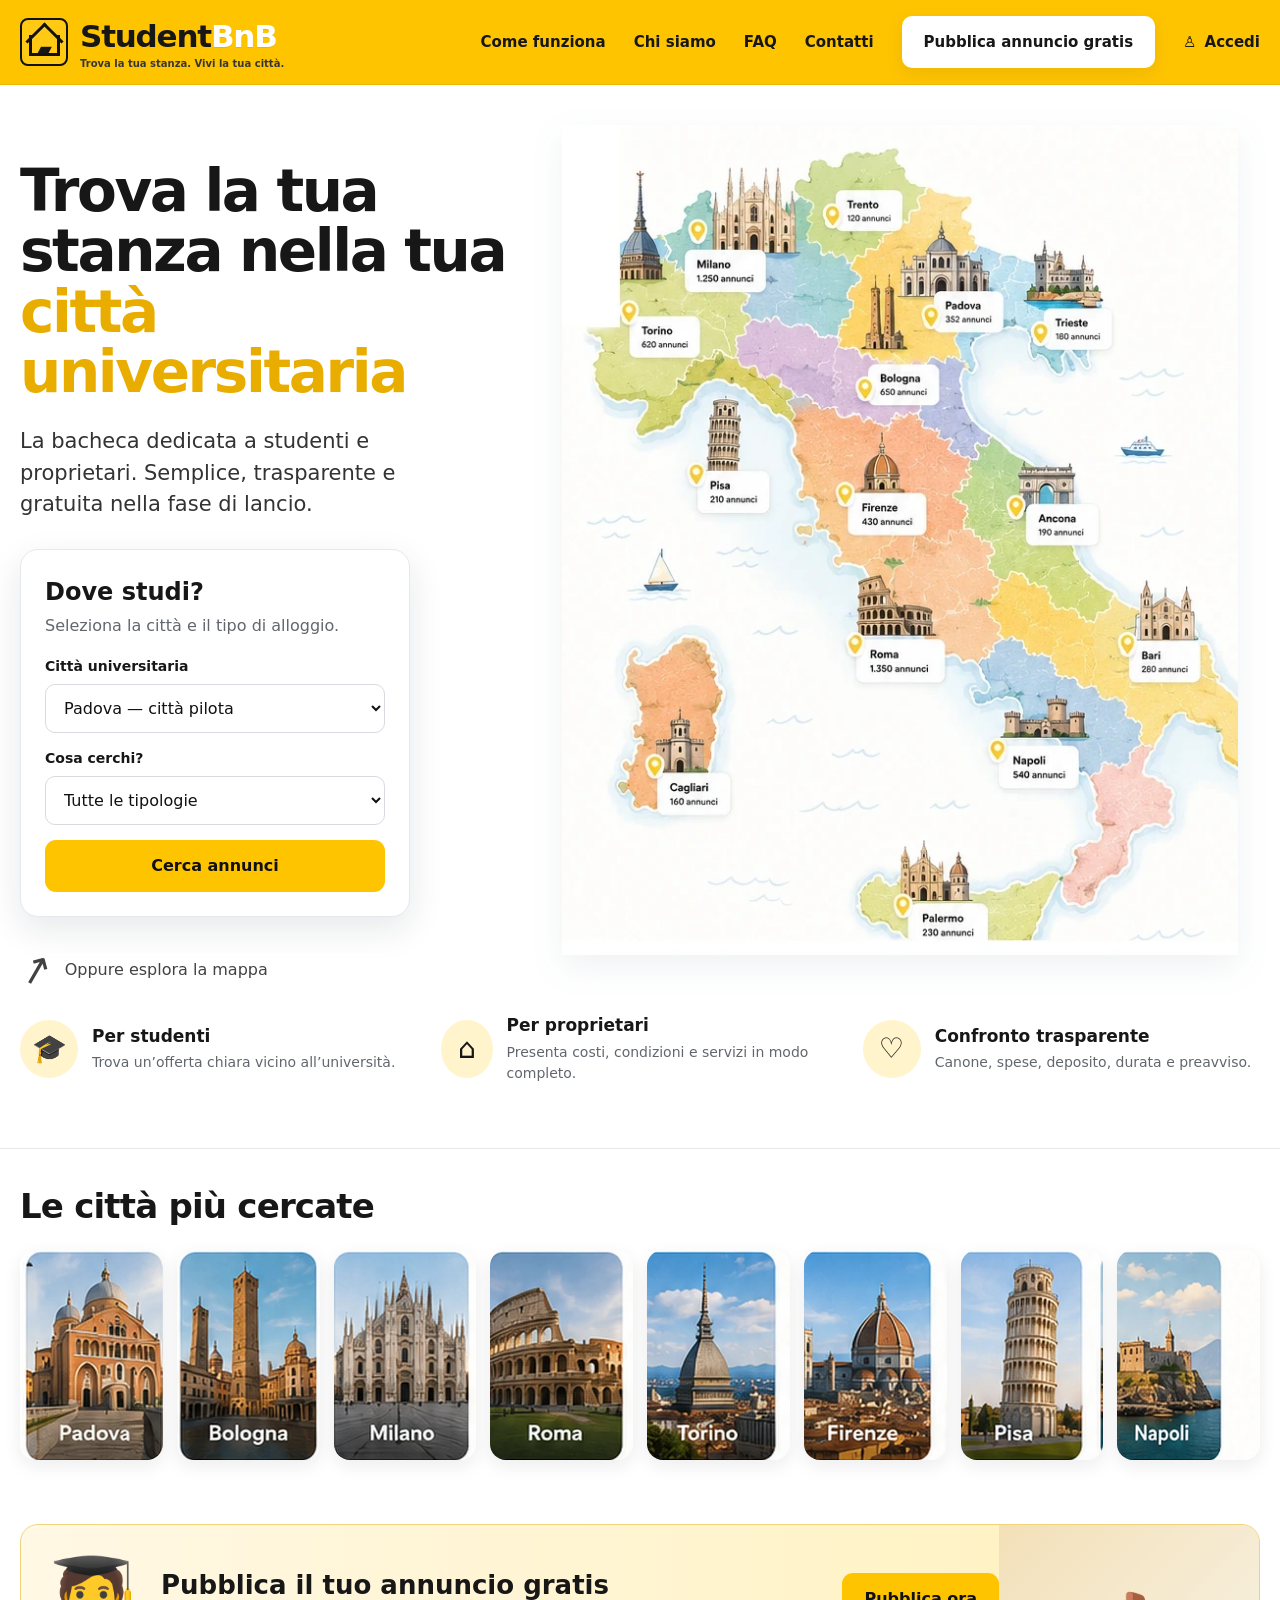
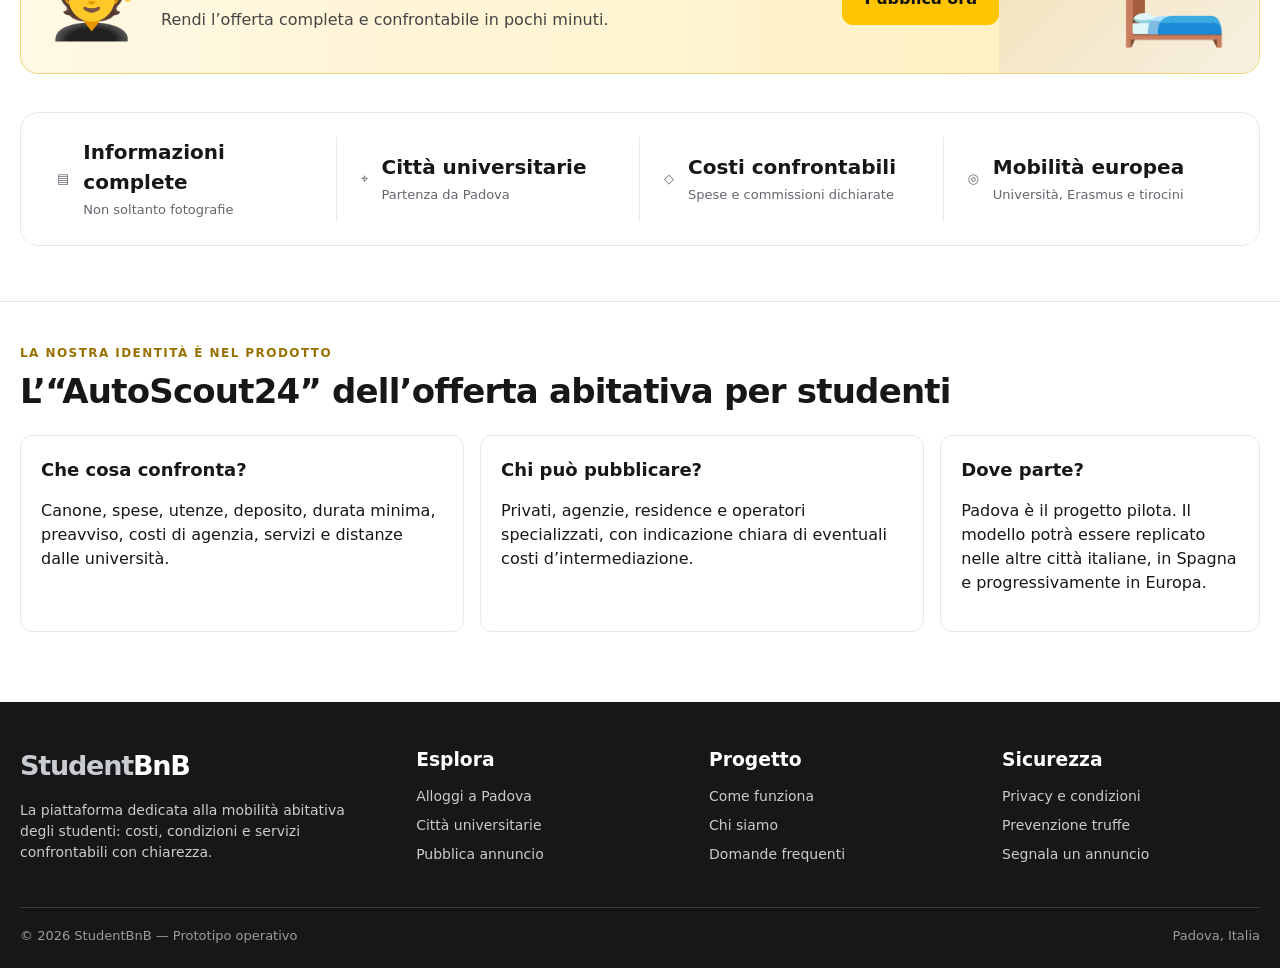
==== index.html @ 57653663 "Add files via upload" ====
<!doctype html>
<html lang="it">
<head>

<meta charset="utf-8">
<meta name="viewport" content="width=device-width,initial-scale=1">
<meta name="theme-color" content="#ffc400">
<link rel="stylesheet" href="assets/css/style.css">

<title>StudentBnB — Trova la tua stanza nella città universitaria</title>
<meta name="description" content="Stanze, posti letto e appartamenti per studenti con costi e condizioni confrontabili. StudentBnB parte da Padova.">
</head>
<body>

<header class="site-header">
  <div class="container header-inner">
    <a class="brand" href="index.html" aria-label="StudentBnB home">
      <span class="brand-icon" aria-hidden="true"><span class="brand-cap">▰</span></span>
      <span>Student<strong>BnB</strong><small>Trova la tua stanza. Vivi la tua città.</small></span>
    </a>
    <button class="menu-button" aria-label="Apri il menu" aria-expanded="false">☰</button>
    <nav class="main-nav" aria-label="Navigazione principale">
      <a href="index.html#come-funziona">Come funziona</a>
      <a href="index.html#chi-siamo">Chi siamo</a>
      <a href="index.html#faq">FAQ</a>
      <a href="index.html#contatti">Contatti</a>
      <a class="header-cta" href="pubblica.html">Pubblica annuncio gratis</a>
      <a class="account-link" href="#" data-login>♙ <span data-account-label>Accedi</span></a>
    </nav>
  </div>
</header>
<main>
  <section class="home-hero">
    <div class="container hero-grid">
      <div class="hero-copy">
        <h1>Trova la tua<br>stanza nella tua<br><span>città universitaria</span></h1>
        <p>La bacheca dedicata a studenti e proprietari. Semplice, trasparente e gratuita nella fase di lancio.</p>
        <form class="search-card" id="home-search">
          <h2>Dove studi?</h2>
          <p>Seleziona la città e il tipo di alloggio.</p>
          <div class="field">
            <label for="home-city">Città universitaria</label>
            <select id="home-city" name="city">
              <option value="padova">Padova — città pilota</option>
              <option value="bologna">Bologna — prossimamente</option>
              <option value="milano">Milano — prossimamente</option>
              <option value="roma">Roma — prossimamente</option>
              <option value="torino">Torino — prossimamente</option>
              <option value="firenze">Firenze — prossimamente</option>
            </select>
          </div>
          <div class="field">
            <label for="home-type">Cosa cerchi?</label>
            <select id="home-type" name="type">
              <option value="">Tutte le tipologie</option>
              <option value="Stanza singola">Stanza singola</option>
              <option value="Posto letto in doppia">Posto letto in doppia</option>
              <option value="Bilocale">Bilocale</option>
              <option value="Appartamento">Appartamento</option>
            </select>
          </div>
          <button class="btn btn-yellow btn-block" type="submit">Cerca annunci</button>
        </form>
        <div class="explore-map"><span class="explore-arrow">↗</span><span>Oppure esplora la mappa</span></div>
      </div>
      <div class="map-stage" aria-label="Mappa illustrata delle città universitarie italiane">
        <img src="assets/img/italia-proposta1.webp" alt="Mappa illustrata dell'Italia con città universitarie e monumenti">
        <a class="map-hotspot hot-padova" href="padova.html" aria-label="Apri gli annunci di Padova"></a>
        <a class="map-hotspot hot-bologna" href="#" data-city-coming="Bologna" aria-label="Bologna, prossimamente"></a>
        <a class="map-hotspot hot-roma" href="#" data-city-coming="Roma" aria-label="Roma, prossimamente"></a>
        <a class="map-hotspot hot-milano" href="#" data-city-coming="Milano" aria-label="Milano, prossimamente"></a>
        <a class="map-hotspot hot-torino" href="#" data-city-coming="Torino" aria-label="Torino, prossimamente"></a>
        <a class="map-hotspot hot-firenze" href="#" data-city-coming="Firenze" aria-label="Firenze, prossimamente"></a>
        <a class="map-hotspot hot-napoli" href="#" data-city-coming="Napoli" aria-label="Napoli, prossimamente"></a>
        <a class="map-hotspot hot-palermo" href="#" data-city-coming="Palermo" aria-label="Palermo, prossimamente"></a>
      </div>
    </div>
    <div class="container value-strip" id="come-funziona">
      <div class="value-item"><span class="icon-circle">🎓</span><div><h3>Per studenti</h3><p>Trova un’offerta chiara vicino all’università.</p></div></div>
      <div class="value-item"><span class="icon-circle">⌂</span><div><h3>Per proprietari</h3><p>Presenta costi, condizioni e servizi in modo completo.</p></div></div>
      <div class="value-item"><span class="icon-circle">♡</span><div><h3>Confronto trasparente</h3><p>Canone, spese, deposito, durata e preavviso.</p></div></div>
    </div>
  </section>

  <section class="city-section" id="citta">
    <div class="container">
      <h2 class="section-title">Le città più cercate</h2>
      <div class="city-grid">
        <a class="city-card" href="padova.html"><img src="assets/img/citta-padova.webp" alt="Padova"><strong>Padova</strong></a>
        <a class="city-card" href="#" data-city-coming="Bologna"><img src="assets/img/citta-bologna.webp" alt="Bologna"><strong>Bologna</strong></a>
        <a class="city-card" href="#" data-city-coming="Milano"><img src="assets/img/citta-milano.webp" alt="Milano"><strong>Milano</strong></a>
        <a class="city-card" href="#" data-city-coming="Roma"><img src="assets/img/citta-roma.webp" alt="Roma"><strong>Roma</strong></a>
        <a class="city-card" href="#" data-city-coming="Torino"><img src="assets/img/citta-torino.webp" alt="Torino"><strong>Torino</strong></a>
        <a class="city-card" href="#" data-city-coming="Firenze"><img src="assets/img/citta-firenze.webp" alt="Firenze"><strong>Firenze</strong></a>
        <a class="city-card" href="#" data-city-coming="Pisa"><img src="assets/img/citta-pisa.webp" alt="Pisa"><strong>Pisa</strong></a>
        <a class="city-card" href="#" data-city-coming="Napoli"><img src="assets/img/citta-napoli.webp" alt="Napoli"><strong>Napoli</strong></a>
      </div>
    </div>
  </section>

  <section class="container" id="chi-siamo">
    <div class="publish-banner">
      <div class="student-illustration" aria-hidden="true">🧑‍🎓</div>
      <div><h3>Pubblica il tuo annuncio gratis</h3><p>Rendi l’offerta completa e confrontabile in pochi minuti.</p></div>
      <a class="btn btn-yellow" href="pubblica.html">Pubblica ora</a>
      <div class="room-illustration" aria-hidden="true"></div>
    </div>
    <div class="stats-strip">
      <div class="stat"><span class="stat-icon">▤</span><div><strong>Informazioni complete</strong><span>Non soltanto fotografie</span></div></div>
      <div class="stat"><span class="stat-icon">⌖</span><div><strong>Città universitarie</strong><span>Partenza da Padova</span></div></div>
      <div class="stat"><span class="stat-icon">◇</span><div><strong>Costi confrontabili</strong><span>Spese e commissioni dichiarate</span></div></div>
      <div class="stat"><span class="stat-icon">◎</span><div><strong>Mobilità europea</strong><span>Università, Erasmus e tirocini</span></div></div>
    </div>
  </section>

  <section class="city-section" id="faq">
    <div class="container">
      <span class="kicker">La nostra identità è nel prodotto</span>
      <h2 class="section-title" style="margin-top:8px">L’“AutoScout24” dell’offerta abitativa per studenti</h2>
      <div class="detail-grid">
        <article class="info-card"><h2>Che cosa confronta?</h2><p>Canone, spese, utenze, deposito, durata minima, preavviso, costi di agenzia, servizi e distanze dalle università.</p></article>
        <article class="info-card"><h2>Chi può pubblicare?</h2><p>Privati, agenzie, residence e operatori specializzati, con indicazione chiara di eventuali costi d’intermediazione.</p></article>
        <article class="info-card"><h2>Dove parte?</h2><p>Padova è il progetto pilota. Il modello potrà essere replicato nelle altre città italiane, in Spagna e progressivamente in Europa.</p></article>
      </div>
    </div>
  </section>
</main>

<footer class="site-footer" id="contatti">
  <div class="container">
    <div class="footer-grid">
      <div>
        <a class="brand" href="index.html" style="font-size:27px"><span>Student<strong>BnB</strong></span></a>
        <p>La piattaforma dedicata alla mobilità abitativa degli studenti: costi, condizioni e servizi confrontabili con chiarezza.</p>
      </div>
      <div><h3>Esplora</h3><div class="footer-links"><a href="padova.html">Alloggi a Padova</a><a href="index.html#citta">Città universitarie</a><a href="pubblica.html">Pubblica annuncio</a></div></div>
      <div><h3>Progetto</h3><div class="footer-links"><a href="index.html#come-funziona">Come funziona</a><a href="index.html#chi-siamo">Chi siamo</a><a href="index.html#faq">Domande frequenti</a></div></div>
      <div><h3>Sicurezza</h3><div class="footer-links"><a href="privacy.html">Privacy e condizioni</a><a href="privacy.html#sicurezza">Prevenzione truffe</a><a href="mailto:segnalazioni@studentbnb.it">Segnala un annuncio</a></div></div>
    </div>
    <div class="footer-bottom"><span>© 2026 StudentBnB — Prototipo operativo</span><span>Padova, Italia</span></div>
  </div>
</footer>
<div class="modal-backdrop" id="login-modal" role="dialog" aria-modal="true" aria-labelledby="login-title">
  <div class="modal">
    <button class="modal-close" data-close-modal aria-label="Chiudi">×</button>
    <h2 id="login-title">Accedi alla demo</h2>
    <p>Salva i preferiti e ritrova gli annunci pubblicati da questo dispositivo.</p>
    <form id="login-form">
      <div class="field"><label for="login-email">Email</label><input id="login-email" name="email" type="email" required placeholder="nome@email.it"></div>
      <button class="btn btn-yellow btn-block" type="submit">Continua</button>
    </form>
  </div>
</div>
<div id="toast" class="toast" role="status" aria-live="polite"></div>
<script src="assets/js/data.js"></script>
<script src="assets/js/app.js"></script>
</body>
</html>
---- assets/css/style.css ----
:root{
  --yellow:#ffc400;
  --yellow-dark:#e9ad00;
  --yellow-soft:#fff7d8;
  --ink:#171717;
  --muted:#62676d;
  --line:#e6e8eb;
  --paper:#ffffff;
  --green:#159447;
  --green-soft:#eaf8ef;
  --orange:#e98200;
  --orange-soft:#fff2df;
  --blue:#168bd2;
  --shadow:0 12px 35px rgba(20,31,45,.10);
  --shadow-sm:0 6px 18px rgba(20,31,45,.08);
  --radius:18px;
  --max:1240px;
}
*{box-sizing:border-box}
html{scroll-behavior:smooth}
body{margin:0;font-family:Inter,ui-sans-serif,system-ui,-apple-system,BlinkMacSystemFont,"Segoe UI",sans-serif;color:var(--ink);background:#fff;line-height:1.5}
img{max-width:100%;display:block}
a{color:inherit;text-decoration:none}
button,input,select,textarea{font:inherit}
button{cursor:pointer}
.container{width:min(var(--max),calc(100% - 40px));margin-inline:auto}
.visually-hidden{position:absolute!important;width:1px;height:1px;padding:0;margin:-1px;overflow:hidden;clip:rect(0,0,0,0);white-space:nowrap;border:0}
.hidden{display:none!important}

/* Header */
.site-header{position:sticky;top:0;z-index:50;background:var(--yellow);border-bottom:1px solid rgba(0,0,0,.06)}
.header-inner{height:84px;display:flex;align-items:center;gap:28px}
.brand{display:flex;align-items:center;gap:12px;font-size:31px;font-weight:900;letter-spacing:-1.2px;white-space:nowrap}
.brand-icon{width:48px;height:48px;border:2.5px solid #111;border-radius:8px;display:grid;place-items:center;position:relative;background:rgba(255,255,255,.08)}
.brand-icon:before{content:"";width:25px;height:18px;border:3px solid #111;border-top:0;position:absolute;bottom:8px}
.brand-icon:after{content:"";position:absolute;width:24px;height:24px;border-left:3px solid #111;border-top:3px solid #111;transform:rotate(45deg);top:8px}
.brand-cap{position:absolute;z-index:2;font-size:19px;top:14px}
.brand strong{color:white;text-shadow:0 1px 0 rgba(0,0,0,.08)}
.brand small{display:block;font-size:10px;font-weight:600;letter-spacing:0;color:#373737;margin-top:-4px}
.main-nav{margin-left:auto;display:flex;align-items:center;gap:28px;font-size:15px;font-weight:650}
.main-nav a:hover{text-decoration:underline;text-underline-offset:5px}
.header-cta{background:#fff;padding:15px 22px;border-radius:10px;box-shadow:var(--shadow-sm);font-weight:800!important;text-decoration:none!important}
.account-link{display:flex;align-items:center;gap:8px}
.menu-button{display:none;border:0;background:transparent;font-size:27px;padding:8px}

/* Common */
.btn{border:0;border-radius:11px;padding:14px 22px;font-weight:800;display:inline-flex;align-items:center;justify-content:center;gap:9px;transition:.2s transform,.2s box-shadow,.2s background}
.btn:hover{transform:translateY(-1px);box-shadow:var(--shadow-sm)}
.btn-yellow{background:var(--yellow);color:#111}
.btn-dark{background:#171717;color:#fff}
.btn-white{background:#fff;color:#111;border:1px solid var(--line)}
.btn-green{background:#13a34a;color:#fff}
.btn-blue{background:#168bd2;color:#fff}
.btn-block{width:100%}
.section-title{font-size:34px;line-height:1.15;margin:0 0 24px;letter-spacing:-.8px}
.kicker{text-transform:uppercase;letter-spacing:.12em;font-weight:850;color:#997100;font-size:12px}
.card{border:1px solid var(--line);background:#fff;border-radius:var(--radius);box-shadow:var(--shadow-sm)}
.pill{display:inline-flex;align-items:center;gap:6px;background:#eef3f7;color:#4b5967;padding:5px 10px;border-radius:999px;font-size:12px;font-weight:700}
.notice{border-radius:12px;padding:14px 16px;background:var(--yellow-soft);border:1px solid #f4dd82}
.icon-circle{width:58px;height:58px;border-radius:50%;display:grid;place-items:center;background:#fff4cc;font-size:28px}
.breadcrumb{background:var(--yellow);border-top:1px solid rgba(0,0,0,.05);font-size:14px}
.breadcrumb .container{height:44px;display:flex;align-items:center;gap:9px}
.breadcrumb a{font-weight:650}

/* Homepage */
.home-hero{padding:48px 0 20px;overflow:hidden}
.hero-grid{display:grid;grid-template-columns:minmax(360px,.82fr) minmax(560px,1.18fr);align-items:start;gap:20px}
.hero-copy{padding-top:28px;position:relative;z-index:2}
.hero-copy h1{font-size:58px;line-height:1.04;letter-spacing:-2.4px;margin:0 0 24px;max-width:540px}
.hero-copy h1 span{color:var(--yellow-dark)}
.hero-copy>p{font-size:21px;max-width:430px;margin:0 0 28px;color:#333}
.search-card{width:min(390px,100%);padding:24px;border-radius:18px;background:#fff;border:1px solid var(--line);box-shadow:var(--shadow)}
.search-card h2{font-size:24px;margin:0 0 4px}
.search-card p{margin:0 0 18px;color:var(--muted)}
.field{display:grid;gap:7px;margin-bottom:15px}
.field label,.field-label{font-weight:750;font-size:14px}
.field input,.field select,.field textarea,.select-control{width:100%;border:1px solid #d7dade;border-radius:10px;padding:13px 14px;background:#fff;color:#111;outline:none}
.field input:focus,.field select:focus,.field textarea:focus{border-color:#e6b400;box-shadow:0 0 0 4px rgba(255,196,0,.16)}
.explore-map{display:flex;align-items:center;gap:12px;margin-top:24px;color:#424242}
.explore-arrow{font-size:39px;transform:rotate(-15deg)}
.map-stage{position:relative;min-height:830px;margin-top:-8px}
.map-stage img{width:100%;height:830px;object-fit:contain;object-position:center top;filter:drop-shadow(0 12px 16px rgba(45,65,85,.07))}
.map-hotspot{position:absolute;border:0;background:rgba(255,196,0,.001);border-radius:18px;z-index:2}
.map-hotspot:hover,.map-hotspot:focus{outline:4px solid rgba(255,196,0,.35);background:rgba(255,196,0,.10)}
.hot-padova{left:52%;top:12%;width:22%;height:14%}
.hot-bologna{left:43%;top:25%;width:22%;height:11%}
.hot-roma{left:40%;top:51%;width:20%;height:12%}
.hot-milano{left:16%;top:6%;width:23%;height:15%}
.hot-torino{left:0;top:13%;width:19%;height:16%}
.hot-firenze{left:32%;top:36%;width:22%;height:12%}
.hot-napoli{left:58%;top:63%;width:22%;height:12%}
.hot-palermo{left:40%;top:82%;width:25%;height:14%}
.value-strip{display:grid;grid-template-columns:repeat(3,1fr);gap:24px;margin-top:14px;position:relative;z-index:3;padding-bottom:44px}
.value-item{display:flex;gap:14px;align-items:center}
.value-item h3{font-size:17px;margin:0 0 3px}
.value-item p{font-size:14px;margin:0;color:var(--muted)}
.city-section{border-top:1px solid var(--line);padding:38px 0 54px}
.city-grid{display:grid;grid-template-columns:repeat(8,1fr);gap:14px}
.city-card{position:relative;border-radius:16px;overflow:hidden;aspect-ratio:.68;box-shadow:var(--shadow-sm);transition:.2s transform}
.city-card:hover{transform:translateY(-4px)}
.city-card img{width:100%;height:100%;object-fit:cover}
.city-card:after{display:none}
.city-card strong{position:absolute;width:1px;height:1px;overflow:hidden;clip:rect(0 0 0 0);white-space:nowrap}
.publish-banner{margin:10px 0 38px;background:linear-gradient(90deg,#fff8e4,#fff1bd);border:1px solid #f0d47c;border-radius:18px;display:grid;grid-template-columns:140px 1fr auto 260px;align-items:center;overflow:hidden;min-height:148px}
.student-illustration{font-size:78px;text-align:center}
.publish-banner h3{font-size:26px;margin:0 0 3px}
.publish-banner p{margin:0;color:#444}
.room-illustration{height:148px;background:linear-gradient(135deg,#f3e0b8,#f7f1e1);position:relative}
.room-illustration:before{content:"🛏️";font-size:88px;position:absolute;right:30px;bottom:8px}
.stats-strip{display:grid;grid-template-columns:repeat(4,1fr);border:1px solid var(--line);border-radius:18px;padding:24px 12px;margin-bottom:55px}
.stat{display:flex;align-items:center;gap:14px;padding:0 24px;border-right:1px solid var(--line)}
.stat:last-child{border-right:0}
.stat-icon{font-size:30px}
.stat strong{display:block;font-size:20px}
.stat span{color:var(--muted);font-size:13px}

/* City page */
.city-hero{position:relative;min-height:330px;background:#f9efc8;overflow:hidden}
.city-hero-bg{position:absolute;inset:0 0 0 38%;background-size:cover;background-position:center}
.city-hero-bg:before{content:"";position:absolute;inset:0;background:linear-gradient(90deg,#fff3c4 0%,rgba(255,243,196,.9) 10%,rgba(255,243,196,0) 56%)}
.city-hero .container{position:relative;z-index:2;padding-top:48px;padding-bottom:48px}
.city-hero h1{font-size:52px;margin:0 0 4px}
.city-hero h2{font-size:21px;margin:0 0 12px}
.city-hero p{max-width:390px;font-size:17px}
.filters{position:sticky;top:84px;z-index:20;background:#fff;border-bottom:1px solid var(--line);box-shadow:0 7px 18px rgba(20,31,45,.05)}
.filter-grid{display:grid;grid-template-columns:1.2fr 1.2fr 1fr 1fr 1.1fr;gap:14px;padding:20px 0}
.filter-grid label{font-size:12px;font-weight:800;display:grid;gap:6px}
.filter-grid select{border:1px solid var(--line);padding:11px;border-radius:8px;background:#fff}
.results-bar{display:flex;align-items:center;justify-content:space-between;margin:30px 0 16px;color:var(--muted)}
.listings{display:grid;gap:12px;padding-bottom:30px}
.listing-card{border:1px solid var(--line);display:grid;grid-template-columns:250px 1fr 190px 46px;border-radius:12px;overflow:hidden;background:#fff;min-height:154px;transition:.18s box-shadow,.18s transform}
.listing-card:hover{box-shadow:var(--shadow);transform:translateY(-1px)}
.listing-image{width:100%;height:100%;min-height:154px;object-fit:cover}
.listing-main{padding:18px 22px}
.listing-title-row{display:flex;align-items:center;gap:10px;flex-wrap:wrap}
.listing-main h3{margin:0;font-size:24px}
.listing-meta{display:flex;gap:24px;margin:12px 0 8px;flex-wrap:wrap}
.listing-submeta{display:flex;gap:22px;color:#3f464d;font-size:14px;flex-wrap:wrap}
.listing-price{display:flex;flex-direction:column;align-items:flex-end;justify-content:center;padding:18px}
.price{font-size:30px;font-weight:900;color:var(--green);white-space:nowrap}
.price small{font-size:13px;color:#222}
.price.expenses-out{color:var(--orange)}
.expenses-badge{font-size:12px;font-weight:800;border-radius:8px;padding:7px 9px;margin-top:8px}
.included{background:var(--green-soft);color:var(--green)}
.excluded{background:var(--orange-soft);color:var(--orange)}
.listing-actions{display:grid;place-items:center;border-left:1px solid var(--line)}
.favorite-button{border:0;background:transparent;font-size:27px;color:#5d6267}
.favorite-button.active{color:#df4756}
.empty-state{text-align:center;padding:60px 20px;border:1px dashed #ccd1d6;border-radius:16px;color:var(--muted)}
.pagination{display:flex;align-items:center;justify-content:center;gap:8px;margin:12px 0 34px}
.page-btn{width:39px;height:39px;border:0;border-radius:7px;background:#fff}
.page-btn.active{background:var(--yellow);font-weight:900}
.tip-strip{display:flex;align-items:center;gap:14px;background:var(--yellow-soft);border:1px solid #f1d87f;border-radius:12px;padding:14px 18px;margin-bottom:45px;position:relative;overflow:hidden}
.tip-strip:after{content:"";background:url("../img/skyline.svg") right bottom/430px auto no-repeat;position:absolute;inset:0;pointer-events:none}

/* Detail */
.detail-page{padding:28px 0 52px}
.detail-title-row{display:grid;grid-template-columns:1fr auto auto;gap:18px;align-items:start;margin-bottom:18px}
.detail-title-row h1{font-size:36px;margin:0 0 10px}
.top-meta{display:flex;gap:22px;flex-wrap:wrap;color:#454b50}
.detail-price{text-align:right}
.detail-price .price{font-size:36px}
.gallery-contact{display:grid;grid-template-columns:minmax(0,1fr) 350px;gap:22px}
.gallery{display:grid;grid-template-columns:minmax(0,1fr) 190px;gap:10px;height:500px}
.main-photo{width:100%;height:500px;object-fit:cover;border-radius:13px}
.thumbs{display:grid;grid-template-rows:repeat(3,1fr);gap:10px}
.thumb{border:0;padding:0;background:none;border-radius:10px;overflow:hidden;position:relative}
.thumb img{width:100%;height:100%;object-fit:cover}
.contact-card{padding:20px;border:1px solid var(--line);border-radius:13px;align-self:stretch}
.contact-card h2{margin:0 0 6px;font-size:20px}
.contact-card p{font-size:14px;margin:0 0 14px}
.contact-stack{display:grid;gap:10px}
.safety-box{margin-top:16px;background:var(--green-soft);border-left:4px solid var(--green);padding:14px;border-radius:8px;font-size:13px}
.distance-strip{display:grid;grid-template-columns:repeat(5,1fr);border:1px solid var(--line);border-radius:12px;margin:20px 0;overflow:hidden}
.distance-item{padding:17px;display:flex;align-items:center;gap:10px;border-right:1px solid var(--line)}
.distance-item:last-child{border-right:0}
.distance-item span{font-size:13px}
.distance-item strong{display:block;font-size:15px}
.detail-grid{display:grid;grid-template-columns:1fr 1fr .72fr;gap:16px;margin-bottom:16px}
.info-card{padding:20px;border:1px solid var(--line);border-radius:12px}
.info-card h2{font-size:18px;margin:0 0 14px}
.definition-list{display:grid;grid-template-columns:1fr 1fr;gap:7px 18px;font-size:14px}
.definition-list dt{color:#555}
.definition-list dd{margin:0;font-weight:650}
.check-list,.bullet-list{margin:0;padding:0;list-style:none;display:grid;gap:9px}
.check-list li:before{content:"✓";color:var(--green);font-weight:900;margin-right:9px}
.bullet-list li:before{content:"•";color:var(--yellow-dark);font-weight:900;margin-right:9px}
.cost-card{background:#fff9e8}
.cost-card .price{margin:8px 0}
.description-grid{display:grid;grid-template-columns:1.35fr .65fr;gap:16px;margin-bottom:16px}
.description-columns{display:grid;grid-template-columns:1fr 1fr;gap:28px;margin-top:18px}
.map-card img{border-radius:10px;margin-bottom:12px}
.detail-footer-grid{display:grid;grid-template-columns:repeat(3,1fr);gap:16px}

/* Publish */
.form-shell{padding:38px 0 60px;background:#fafbfc}
.form-heading{text-align:center;max-width:780px;margin:0 auto 30px}
.form-heading h1{font-size:42px;margin:0 0 10px}
.form-heading p{color:var(--muted);font-size:18px}
.progress{display:grid;grid-template-columns:repeat(4,1fr);max-width:880px;margin:0 auto 30px}
.progress-step{text-align:center;position:relative;font-size:13px;font-weight:750;color:#777}
.progress-step:before{content:attr(data-step);width:34px;height:34px;border-radius:50%;display:grid;place-items:center;margin:0 auto 7px;background:#e7e9ec;color:#555;position:relative;z-index:2}
.progress-step:not(:last-child):after{content:"";position:absolute;height:3px;background:#e7e9ec;top:16px;left:50%;right:-50%}
.progress-step.active{color:#111}
.progress-step.active:before{background:var(--yellow);color:#111}
.publish-form{max-width:980px;margin:auto}
.form-section{padding:28px;margin-bottom:18px}
.form-section h2{font-size:23px;margin:0 0 7px}
.form-section>p{margin:0 0 22px;color:var(--muted)}
.form-grid{display:grid;grid-template-columns:repeat(2,1fr);gap:16px}
.form-grid.three{grid-template-columns:repeat(3,1fr)}
.full{grid-column:1/-1}
.checkbox-grid{display:grid;grid-template-columns:repeat(3,1fr);gap:10px}
.check-option{display:flex;align-items:center;gap:9px;border:1px solid var(--line);border-radius:9px;padding:12px}
.form-actions{display:flex;justify-content:space-between;gap:16px;margin-top:24px}
.preview-box{display:none;margin-top:22px}
.preview-box.active{display:block}
.success-message{display:none;background:var(--green-soft);border:1px solid #a8dfbd;border-radius:14px;padding:22px;margin-top:18px}
.success-message.active{display:block}

/* Modal and toast */
.modal-backdrop{position:fixed;inset:0;background:rgba(0,0,0,.42);display:none;align-items:center;justify-content:center;z-index:100;padding:20px}
.modal-backdrop.active{display:flex}
.modal{background:#fff;width:min(460px,100%);padding:28px;border-radius:18px;box-shadow:var(--shadow)}
.modal h2{margin:0 0 6px}
.modal-close{float:right;border:0;background:transparent;font-size:24px}
.toast{position:fixed;right:20px;bottom:20px;background:#171717;color:#fff;padding:14px 18px;border-radius:10px;box-shadow:var(--shadow);z-index:200;transform:translateY(120px);opacity:0;transition:.25s}
.toast.show{transform:translateY(0);opacity:1}

/* Footer */
.site-footer{background:#171717;color:#fff;padding:44px 0 22px}
.footer-grid{display:grid;grid-template-columns:1.4fr repeat(3,1fr);gap:35px}
.footer-grid h3{margin:0 0 12px}
.footer-grid p,.footer-grid a{color:#c8cbd0;font-size:14px}
.footer-links{display:grid;gap:8px}
.footer-bottom{border-top:1px solid #36393d;margin-top:30px;padding-top:18px;color:#989da3;font-size:13px;display:flex;justify-content:space-between}

/* Responsive */
@media(max-width:1050px){
  .hero-grid{grid-template-columns:1fr 1.15fr}
  .hero-copy h1{font-size:49px}
  .map-stage,.map-stage img{height:720px;min-height:720px}
  .city-grid{grid-template-columns:repeat(4,1fr)}
  .listing-card{grid-template-columns:210px 1fr 170px 42px}
  .gallery-contact{grid-template-columns:1fr 310px}
  .gallery{grid-template-columns:1fr 145px}
}
@media(max-width:820px){
  .container{width:min(100% - 28px,var(--max))}
  .header-inner{height:72px}
  .brand{font-size:25px}
  .brand-icon{width:40px;height:40px}
  .menu-button{display:block;margin-left:auto}
  .main-nav{position:absolute;display:none;top:72px;left:0;right:0;background:#fff;padding:18px 22px;box-shadow:var(--shadow);flex-direction:column;align-items:stretch;gap:8px}
  .main-nav.open{display:flex}
  .main-nav a{padding:10px}
  .hero-grid{grid-template-columns:1fr}
  .hero-copy{text-align:center;padding-top:10px}
  .hero-copy h1{font-size:46px;margin-inline:auto}
  .hero-copy>p{margin-inline:auto}
  .search-card{margin-inline:auto;text-align:left}
  .explore-map{justify-content:center}
  .map-stage{min-height:710px;height:710px;margin-top:0}
  .map-stage img{height:710px}
  .value-strip{margin-top:0;grid-template-columns:1fr;max-width:620px}
  .city-grid{grid-template-columns:repeat(4,1fr)}
  .publish-banner{grid-template-columns:110px 1fr auto}
  .room-illustration{display:none}
  .stats-strip{grid-template-columns:repeat(2,1fr);gap:20px}
  .stat:nth-child(2){border-right:0}
  .filter-grid{grid-template-columns:repeat(2,1fr)}
  .filters{top:72px}
  .listing-card{grid-template-columns:180px 1fr 150px}
  .listing-actions{grid-column:3;grid-row:1;align-self:start;border:0;justify-self:end}
  .gallery-contact{grid-template-columns:1fr}
  .gallery{height:430px}
  .main-photo{height:430px}
  .detail-grid{grid-template-columns:1fr 1fr}
  .cost-card{grid-column:1/-1}
  .description-grid{grid-template-columns:1fr}
  .distance-strip{grid-template-columns:repeat(3,1fr)}
  .distance-item:nth-child(3){border-right:0}
  .distance-item:nth-child(n+4){border-top:1px solid var(--line)}
  .form-grid.three{grid-template-columns:1fr 1fr}
  .checkbox-grid{grid-template-columns:repeat(2,1fr)}
  .footer-grid{grid-template-columns:1fr 1fr}
}
@media(max-width:590px){
  .home-hero{padding-top:28px}
  .hero-copy h1{font-size:38px;letter-spacing:-1.5px}
  .hero-copy>p{font-size:18px}
  .map-stage,.map-stage img{height:560px;min-height:560px}
  .city-grid{grid-template-columns:repeat(2,1fr)}
  .publish-banner{grid-template-columns:1fr;text-align:center;padding:24px}
  .student-illustration{font-size:60px}
  .publish-banner .btn{margin-top:14px}
  .stats-strip{grid-template-columns:1fr}
  .stat{border-right:0;border-bottom:1px solid var(--line);padding:15px}
  .stat:last-child{border-bottom:0}
  .city-hero{min-height:360px}
  .city-hero-bg{inset:0;background-position:65% center;opacity:.48}
  .city-hero-bg:before{background:linear-gradient(90deg,#fff3c4 0%,rgba(255,243,196,.75) 100%)}
  .city-hero h1{font-size:42px}
  .filter-grid{grid-template-columns:1fr 1fr;gap:9px}
  .filter-grid label:last-child{grid-column:1/-1}
  .listing-card{grid-template-columns:122px 1fr;min-height:145px}
  .listing-image{min-height:145px}
  .listing-main{padding:14px}
  .listing-main h3{font-size:19px}
  .listing-meta,.listing-submeta{gap:8px;font-size:12px}
  .listing-price{grid-column:2;padding:0 14px 14px;align-items:flex-start}
  .listing-actions{grid-column:2}
  .price{font-size:24px}
  .detail-title-row{grid-template-columns:1fr auto}
  .detail-title-row h1{font-size:29px}
  .detail-price{grid-column:1}
  .gallery{height:auto;grid-template-columns:1fr}
  .main-photo{height:330px}
  .thumbs{grid-template-columns:repeat(3,1fr);grid-template-rows:110px}
  .distance-strip{grid-template-columns:1fr 1fr}
  .distance-item:nth-child(2n){border-right:0}
  .distance-item:nth-child(n+3){border-top:1px solid var(--line)}
  .detail-grid,.detail-footer-grid{grid-template-columns:1fr}
  .description-columns{grid-template-columns:1fr}
  .form-heading h1{font-size:34px}
  .form-section{padding:20px}
  .form-grid,.form-grid.three{grid-template-columns:1fr}
  .checkbox-grid{grid-template-columns:1fr}
  .progress-step span{display:none}
  .footer-grid{grid-template-columns:1fr}
  .footer-bottom{flex-direction:column;gap:8px}
}
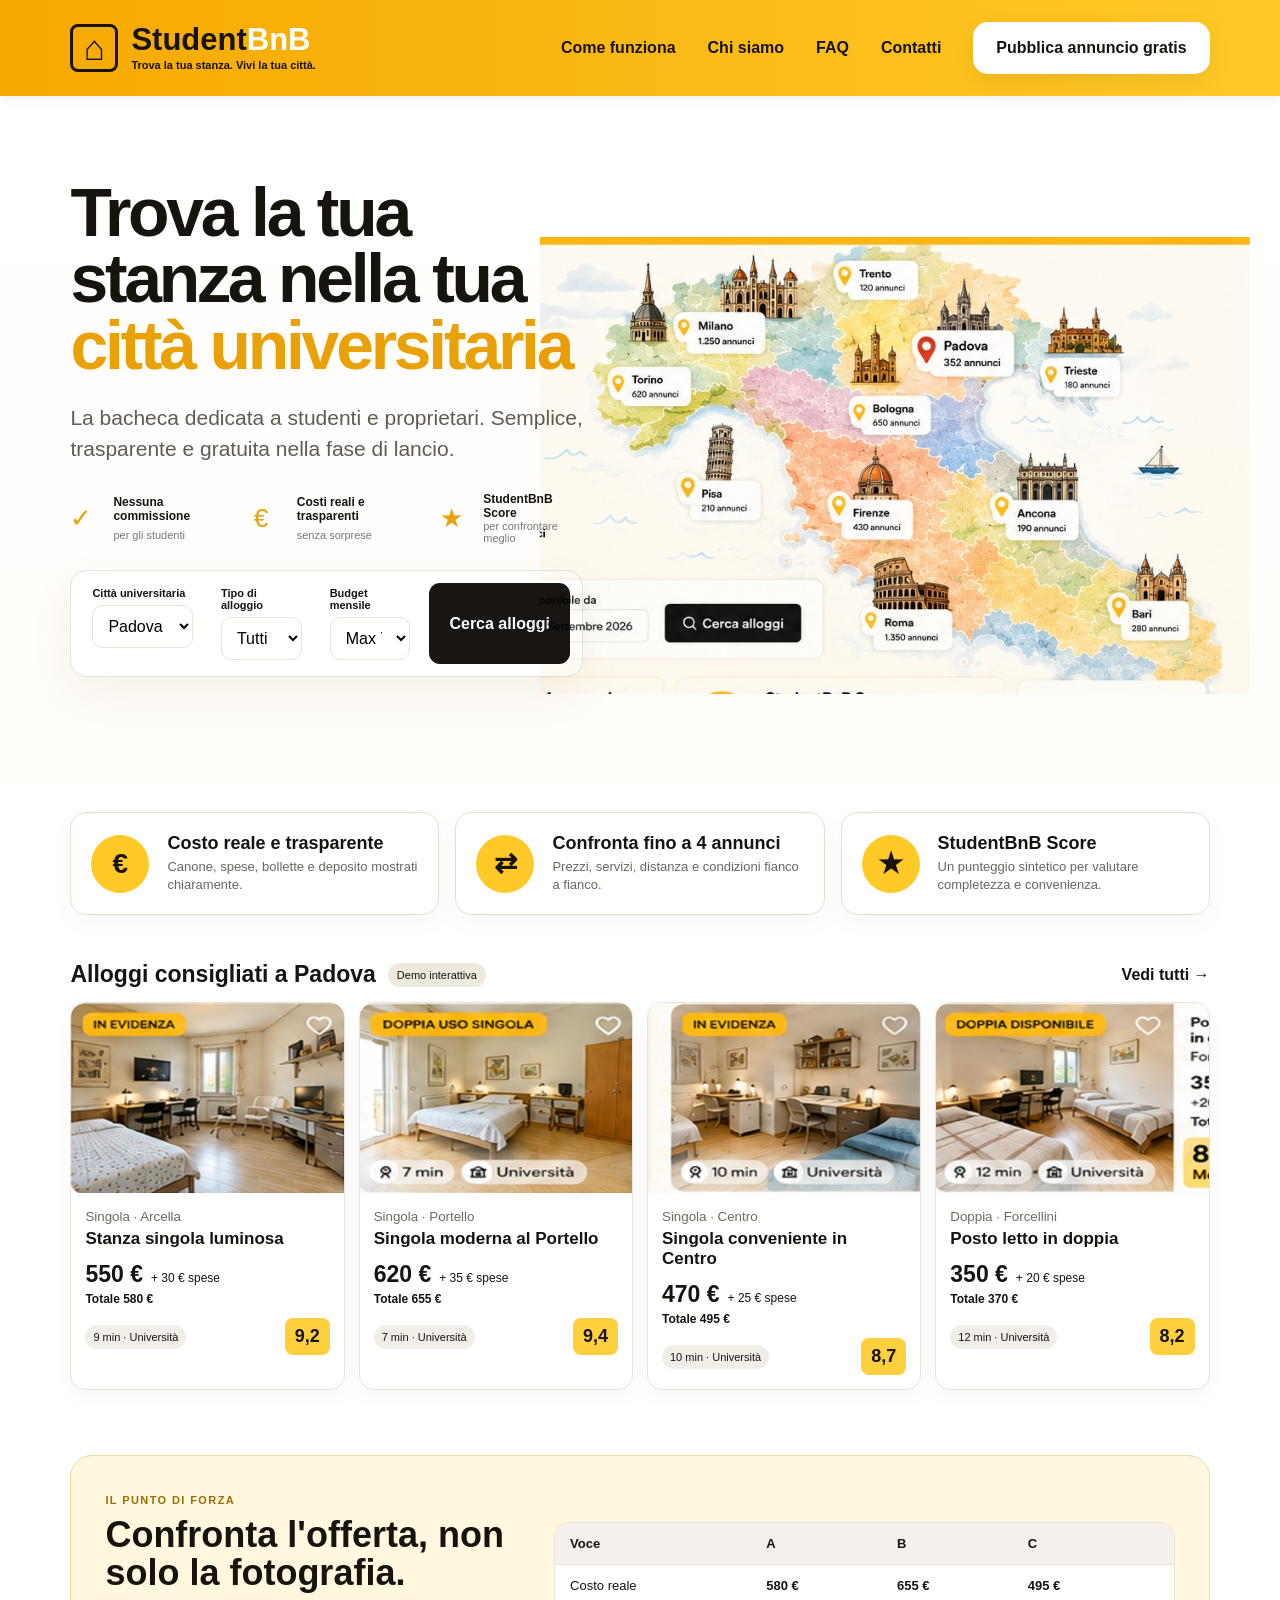
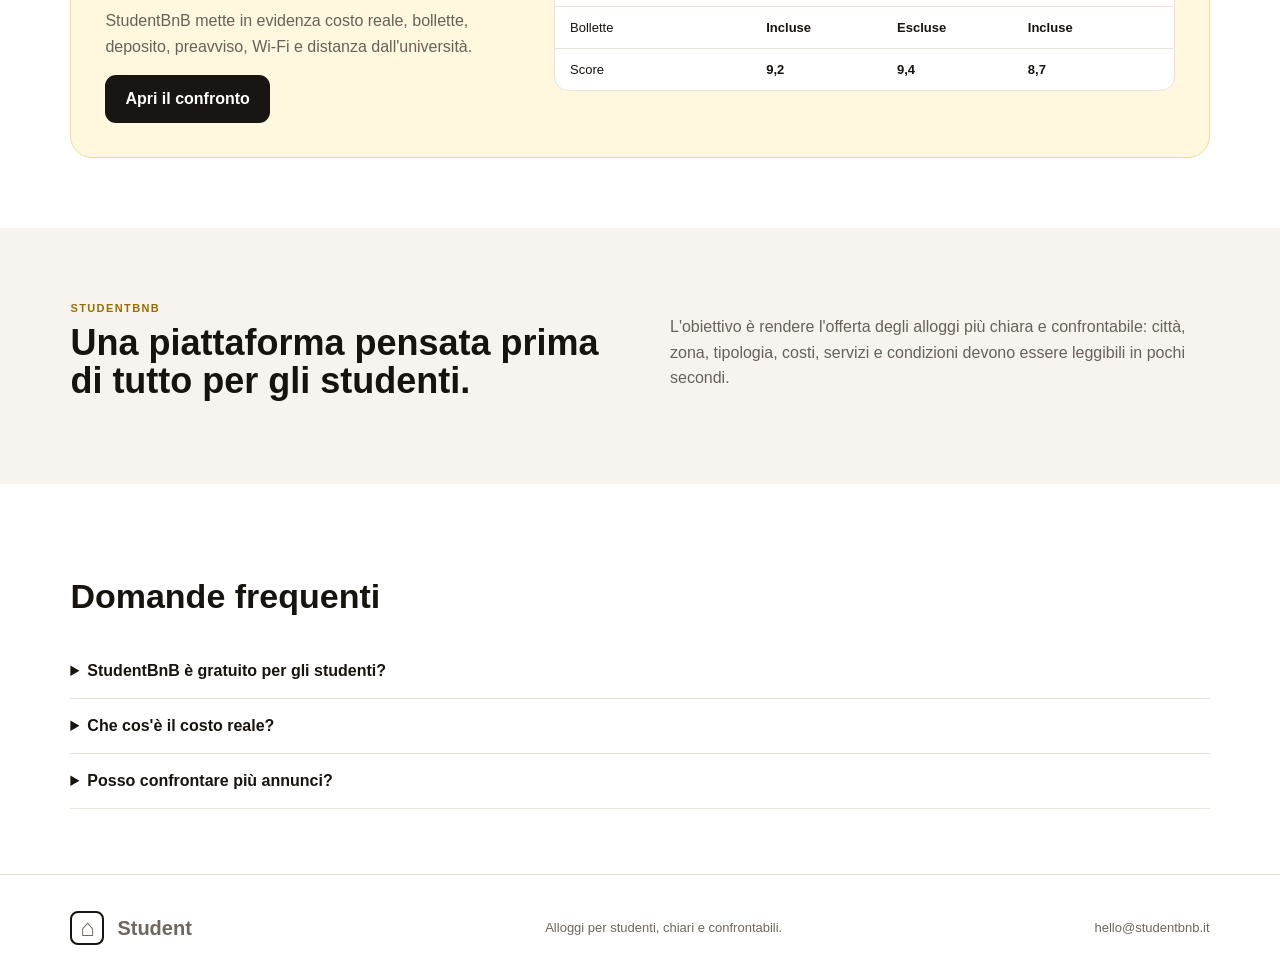
==== commit 1ae70b51: "Add files via upload" ====
--- a/index.html
+++ b/index.html
@@ -1,158 +1,112 @@
 <!doctype html>
 <html lang="it">
 <head>
-
 <meta charset="utf-8">
 <meta name="viewport" content="width=device-width,initial-scale=1">
-<meta name="theme-color" content="#ffc400">
-<link rel="stylesheet" href="assets/css/style.css">
-
-<title>StudentBnB — Trova la tua stanza nella città universitaria</title>
-<meta name="description" content="Stanze, posti letto e appartamenti per studenti con costi e condizioni confrontabili. StudentBnB parte da Padova.">
+<title>StudentBnB — Trova la tua stanza. Vivi la tua città.</title>
+<meta name="description" content="Alloggi per studenti: costi reali, confronto offerte e StudentBnB Score.">
+<link rel="stylesheet" href="css/style.css">
 </head>
 <body>
+<header class="site-header">
+  <a class="logo" href="index.html">
+    <span class="logo-house">⌂</span>
+    <span><b>Student</b><strong>BnB</strong><small>Trova la tua stanza. Vivi la tua città.</small></span>
+  </a>
+  <nav id="nav">
+    <a href="#come-funziona">Come funziona</a>
+    <a href="#chi-siamo">Chi siamo</a>
+    <a href="#faq">FAQ</a>
+    <a href="#contatti">Contatti</a>
+    <a class="publish" href="pubblica.html">Pubblica annuncio gratis</a>
+  </nav>
+  <button id="menuBtn" class="menu">☰</button>
+</header>
 
-<header class="site-header">
-  <div class="container header-inner">
-    <a class="brand" href="index.html" aria-label="StudentBnB home">
-      <span class="brand-icon" aria-hidden="true"><span class="brand-cap">▰</span></span>
-      <span>Student<strong>BnB</strong><small>Trova la tua stanza. Vivi la tua città.</small></span>
-    </a>
-    <button class="menu-button" aria-label="Apri il menu" aria-expanded="false">☰</button>
-    <nav class="main-nav" aria-label="Navigazione principale">
-      <a href="index.html#come-funziona">Come funziona</a>
-      <a href="index.html#chi-siamo">Chi siamo</a>
-      <a href="index.html#faq">FAQ</a>
-      <a href="index.html#contatti">Contatti</a>
-      <a class="header-cta" href="pubblica.html">Pubblica annuncio gratis</a>
-      <a class="account-link" href="#" data-login>♙ <span data-account-label>Accedi</span></a>
-    </nav>
+<main>
+<section class="hero">
+  <div class="hero-copy">
+    <h1>Trova la tua<br>stanza nella tua<br><em>città universitaria</em></h1>
+    <p>La bacheca dedicata a studenti e proprietari. Semplice, trasparente e gratuita nella fase di lancio.</p>
+
+    <div class="trust-row">
+      <div><span>✓</span><b>Nessuna commissione</b><small>per gli studenti</small></div>
+      <div><span>€</span><b>Costi reali e trasparenti</b><small>senza sorprese</small></div>
+      <div><span>★</span><b>StudentBnB Score</b><small>per confrontare meglio</small></div>
+    </div>
+
+    <form class="search-panel" action="padova.html">
+      <div>
+        <label>Città universitaria</label>
+        <select><option>Padova — città pilota</option></select>
+      </div>
+      <div>
+        <label>Tipo di alloggio</label>
+        <select><option>Tutti</option><option>Stanza singola</option><option>Doppia</option><option>Appartamento</option></select>
+      </div>
+      <div>
+        <label>Budget mensile</label>
+        <select><option>Max 700 €</option><option>Max 550 €</option><option>Max 900 €</option></select>
+      </div>
+      <button>Cerca alloggi</button>
+    </form>
   </div>
-</header>
-<main>
-  <section class="home-hero">
-    <div class="container hero-grid">
-      <div class="hero-copy">
-        <h1>Trova la tua<br>stanza nella tua<br><span>città universitaria</span></h1>
-        <p>La bacheca dedicata a studenti e proprietari. Semplice, trasparente e gratuita nella fase di lancio.</p>
-        <form class="search-card" id="home-search">
-          <h2>Dove studi?</h2>
-          <p>Seleziona la città e il tipo di alloggio.</p>
-          <div class="field">
-            <label for="home-city">Città universitaria</label>
-            <select id="home-city" name="city">
-              <option value="padova">Padova — città pilota</option>
-              <option value="bologna">Bologna — prossimamente</option>
-              <option value="milano">Milano — prossimamente</option>
-              <option value="roma">Roma — prossimamente</option>
-              <option value="torino">Torino — prossimamente</option>
-              <option value="firenze">Firenze — prossimamente</option>
-            </select>
-          </div>
-          <div class="field">
-            <label for="home-type">Cosa cerchi?</label>
-            <select id="home-type" name="type">
-              <option value="">Tutte le tipologie</option>
-              <option value="Stanza singola">Stanza singola</option>
-              <option value="Posto letto in doppia">Posto letto in doppia</option>
-              <option value="Bilocale">Bilocale</option>
-              <option value="Appartamento">Appartamento</option>
-            </select>
-          </div>
-          <button class="btn btn-yellow btn-block" type="submit">Cerca annunci</button>
-        </form>
-        <div class="explore-map"><span class="explore-arrow">↗</span><span>Oppure esplora la mappa</span></div>
-      </div>
-      <div class="map-stage" aria-label="Mappa illustrata delle città universitarie italiane">
-        <img src="assets/img/italia-proposta1.webp" alt="Mappa illustrata dell'Italia con città universitarie e monumenti">
-        <a class="map-hotspot hot-padova" href="padova.html" aria-label="Apri gli annunci di Padova"></a>
-        <a class="map-hotspot hot-bologna" href="#" data-city-coming="Bologna" aria-label="Bologna, prossimamente"></a>
-        <a class="map-hotspot hot-roma" href="#" data-city-coming="Roma" aria-label="Roma, prossimamente"></a>
-        <a class="map-hotspot hot-milano" href="#" data-city-coming="Milano" aria-label="Milano, prossimamente"></a>
-        <a class="map-hotspot hot-torino" href="#" data-city-coming="Torino" aria-label="Torino, prossimamente"></a>
-        <a class="map-hotspot hot-firenze" href="#" data-city-coming="Firenze" aria-label="Firenze, prossimamente"></a>
-        <a class="map-hotspot hot-napoli" href="#" data-city-coming="Napoli" aria-label="Napoli, prossimamente"></a>
-        <a class="map-hotspot hot-palermo" href="#" data-city-coming="Palermo" aria-label="Palermo, prossimamente"></a>
-      </div>
-    </div>
-    <div class="container value-strip" id="come-funziona">
-      <div class="value-item"><span class="icon-circle">🎓</span><div><h3>Per studenti</h3><p>Trova un’offerta chiara vicino all’università.</p></div></div>
-      <div class="value-item"><span class="icon-circle">⌂</span><div><h3>Per proprietari</h3><p>Presenta costi, condizioni e servizi in modo completo.</p></div></div>
-      <div class="value-item"><span class="icon-circle">♡</span><div><h3>Confronto trasparente</h3><p>Canone, spese, deposito, durata e preavviso.</p></div></div>
-    </div>
-  </section>
 
-  <section class="city-section" id="citta">
-    <div class="container">
-      <h2 class="section-title">Le città più cercate</h2>
-      <div class="city-grid">
-        <a class="city-card" href="padova.html"><img src="assets/img/citta-padova.webp" alt="Padova"><strong>Padova</strong></a>
-        <a class="city-card" href="#" data-city-coming="Bologna"><img src="assets/img/citta-bologna.webp" alt="Bologna"><strong>Bologna</strong></a>
-        <a class="city-card" href="#" data-city-coming="Milano"><img src="assets/img/citta-milano.webp" alt="Milano"><strong>Milano</strong></a>
-        <a class="city-card" href="#" data-city-coming="Roma"><img src="assets/img/citta-roma.webp" alt="Roma"><strong>Roma</strong></a>
-        <a class="city-card" href="#" data-city-coming="Torino"><img src="assets/img/citta-torino.webp" alt="Torino"><strong>Torino</strong></a>
-        <a class="city-card" href="#" data-city-coming="Firenze"><img src="assets/img/citta-firenze.webp" alt="Firenze"><strong>Firenze</strong></a>
-        <a class="city-card" href="#" data-city-coming="Pisa"><img src="assets/img/citta-pisa.webp" alt="Pisa"><strong>Pisa</strong></a>
-        <a class="city-card" href="#" data-city-coming="Napoli"><img src="assets/img/citta-napoli.webp" alt="Napoli"><strong>Napoli</strong></a>
-      </div>
-    </div>
-  </section>
+  <div class="map-wrap">
+    <img src="assets/italia-studentbnb.jpg" alt="Mappa illustrata dell'Italia con città universitarie">
+    <a class="map-hotspot padova-hotspot" href="padova.html" aria-label="Apri Padova"></a>
+  </div>
+</section>
 
-  <section class="container" id="chi-siamo">
-    <div class="publish-banner">
-      <div class="student-illustration" aria-hidden="true">🧑‍🎓</div>
-      <div><h3>Pubblica il tuo annuncio gratis</h3><p>Rendi l’offerta completa e confrontabile in pochi minuti.</p></div>
-      <a class="btn btn-yellow" href="pubblica.html">Pubblica ora</a>
-      <div class="room-illustration" aria-hidden="true"></div>
-    </div>
-    <div class="stats-strip">
-      <div class="stat"><span class="stat-icon">▤</span><div><strong>Informazioni complete</strong><span>Non soltanto fotografie</span></div></div>
-      <div class="stat"><span class="stat-icon">⌖</span><div><strong>Città universitarie</strong><span>Partenza da Padova</span></div></div>
-      <div class="stat"><span class="stat-icon">◇</span><div><strong>Costi confrontabili</strong><span>Spese e commissioni dichiarate</span></div></div>
-      <div class="stat"><span class="stat-icon">◎</span><div><strong>Mobilità europea</strong><span>Università, Erasmus e tirocini</span></div></div>
-    </div>
-  </section>
+<section class="feature-strip" id="come-funziona">
+  <article><span class="feature-icon">€</span><div><h2>Costo reale e trasparente</h2><p>Canone, spese, bollette e deposito mostrati chiaramente.</p></div></article>
+  <article><span class="feature-icon">⇄</span><div><h2>Confronta fino a 4 annunci</h2><p>Prezzi, servizi, distanza e condizioni fianco a fianco.</p></div></article>
+  <article><span class="feature-icon">★</span><div><h2>StudentBnB Score</h2><p>Un punteggio sintetico per valutare completezza e convenienza.</p></div></article>
+</section>
 
-  <section class="city-section" id="faq">
-    <div class="container">
-      <span class="kicker">La nostra identità è nel prodotto</span>
-      <h2 class="section-title" style="margin-top:8px">L’“AutoScout24” dell’offerta abitativa per studenti</h2>
-      <div class="detail-grid">
-        <article class="info-card"><h2>Che cosa confronta?</h2><p>Canone, spese, utenze, deposito, durata minima, preavviso, costi di agenzia, servizi e distanze dalle università.</p></article>
-        <article class="info-card"><h2>Chi può pubblicare?</h2><p>Privati, agenzie, residence e operatori specializzati, con indicazione chiara di eventuali costi d’intermediazione.</p></article>
-        <article class="info-card"><h2>Dove parte?</h2><p>Padova è il progetto pilota. Il modello potrà essere replicato nelle altre città italiane, in Spagna e progressivamente in Europa.</p></article>
-      </div>
-    </div>
-  </section>
+<section class="recommended">
+  <div class="section-title">
+    <div><h2>Alloggi consigliati a Padova</h2><span>Demo interattiva</span></div>
+    <a href="padova.html">Vedi tutti →</a>
+  </div>
+  <div class="home-cards" id="homeCards"></div>
+</section>
+
+<section class="compare-preview">
+  <div>
+    <span class="eyebrow">IL PUNTO DI FORZA</span>
+    <h2>Confronta l'offerta, non solo la fotografia.</h2>
+    <p>StudentBnB mette in evidenza costo reale, bollette, deposito, preavviso, Wi-Fi e distanza dall'università.</p>
+    <a class="black-btn" href="compare.html">Apri il confronto</a>
+  </div>
+  <div class="mini-table">
+    <div class="table-row head"><b>Voce</b><b>A</b><b>B</b><b>C</b></div>
+    <div class="table-row"><span>Costo reale</span><b>580 €</b><b>655 €</b><b>495 €</b></div>
+    <div class="table-row"><span>Bollette</span><b>Incluse</b><b>Escluse</b><b>Incluse</b></div>
+    <div class="table-row"><span>Score</span><b>9,2</b><b>9,4</b><b>8,7</b></div>
+  </div>
+</section>
+
+<section class="about" id="chi-siamo">
+  <div><span class="eyebrow">STUDENTBNB</span><h2>Una piattaforma pensata prima di tutto per gli studenti.</h2></div>
+  <p>L'obiettivo è rendere l'offerta degli alloggi più chiara e confrontabile: città, zona, tipologia, costi, servizi e condizioni devono essere leggibili in pochi secondi.</p>
+</section>
+
+<section class="faq" id="faq">
+  <h2>Domande frequenti</h2>
+  <details><summary>StudentBnB è gratuito per gli studenti?</summary><p>Sì, nella fase di lancio la consultazione e il contatto sono gratuiti.</p></details>
+  <details><summary>Che cos'è il costo reale?</summary><p>È il costo mensile indicativo che somma canone e le principali spese dichiarate.</p></details>
+  <details><summary>Posso confrontare più annunci?</summary><p>Sì, puoi selezionare fino a quattro annunci.</p></details>
+</section>
 </main>
 
-<footer class="site-footer" id="contatti">
-  <div class="container">
-    <div class="footer-grid">
-      <div>
-        <a class="brand" href="index.html" style="font-size:27px"><span>Student<strong>BnB</strong></span></a>
-        <p>La piattaforma dedicata alla mobilità abitativa degli studenti: costi, condizioni e servizi confrontabili con chiarezza.</p>
-      </div>
-      <div><h3>Esplora</h3><div class="footer-links"><a href="padova.html">Alloggi a Padova</a><a href="index.html#citta">Città universitarie</a><a href="pubblica.html">Pubblica annuncio</a></div></div>
-      <div><h3>Progetto</h3><div class="footer-links"><a href="index.html#come-funziona">Come funziona</a><a href="index.html#chi-siamo">Chi siamo</a><a href="index.html#faq">Domande frequenti</a></div></div>
-      <div><h3>Sicurezza</h3><div class="footer-links"><a href="privacy.html">Privacy e condizioni</a><a href="privacy.html#sicurezza">Prevenzione truffe</a><a href="mailto:segnalazioni@studentbnb.it">Segnala un annuncio</a></div></div>
-    </div>
-    <div class="footer-bottom"><span>© 2026 StudentBnB — Prototipo operativo</span><span>Padova, Italia</span></div>
-  </div>
+<footer id="contatti">
+  <div class="logo footer-logo"><span class="logo-house">⌂</span><span><b>Student</b><strong>BnB</strong></span></div>
+  <p>Alloggi per studenti, chiari e confrontabili.</p>
+  <a href="mailto:hello@studentbnb.it">hello@studentbnb.it</a>
 </footer>
-<div class="modal-backdrop" id="login-modal" role="dialog" aria-modal="true" aria-labelledby="login-title">
-  <div class="modal">
-    <button class="modal-close" data-close-modal aria-label="Chiudi">×</button>
-    <h2 id="login-title">Accedi alla demo</h2>
-    <p>Salva i preferiti e ritrova gli annunci pubblicati da questo dispositivo.</p>
-    <form id="login-form">
-      <div class="field"><label for="login-email">Email</label><input id="login-email" name="email" type="email" required placeholder="nome@email.it"></div>
-      <button class="btn btn-yellow btn-block" type="submit">Continua</button>
-    </form>
-  </div>
-</div>
-<div id="toast" class="toast" role="status" aria-live="polite"></div>
-<script src="assets/js/data.js"></script>
-<script src="assets/js/app.js"></script>
+
+<script src="js/data.js"></script>
+<script src="js/app.js"></script>
 </body>
-</html>+</html>
--- a/css/style.css
+++ b/css/style.css
@@ -0,0 +1,22 @@
+:root{--yellow:#fdbb12;--yellow2:#ffc928;--ink:#17130f;--muted:#6d675f;--line:#e9e2d8;--soft:#fffaf0;--green:#317c53;--radius:18px}
+*{box-sizing:border-box}html{scroll-behavior:smooth}body{margin:0;font-family:Arial,Helvetica,sans-serif;color:var(--ink);background:#fff}a{color:inherit;text-decoration:none}button,select,input,textarea{font:inherit}
+.site-header{height:96px;padding:0 5.5vw;display:flex;align-items:center;justify-content:space-between;background:linear-gradient(90deg,#f6a900,#ffc928);position:sticky;top:0;z-index:20;box-shadow:0 2px 12px #00000012}.site-header.compact{height:78px}
+.logo{display:flex;align-items:center;gap:13px;font-size:31px;font-weight:900;line-height:.9}.logo strong{color:#fff}.logo small{display:block;font-size:11px;font-weight:700;margin-top:7px}.logo-house{width:48px;height:48px;border:3px solid var(--ink);border-radius:8px;display:grid;place-items:center;font-size:35px}
+.site-header nav{display:flex;align-items:center;gap:32px;font-weight:800}.publish{background:#fff;padding:17px 23px;border-radius:15px;box-shadow:0 8px 24px #00000012}.menu{display:none;border:0;background:transparent;font-size:28px}
+.hero{display:grid;grid-template-columns:.92fr 1.08fr;min-height:690px;padding:74px 5.5vw 25px;gap:25px;overflow:hidden;background:linear-gradient(180deg,#fff,#fffdf9)}
+.hero-copy h1{font-size:clamp(52px,5.3vw,82px);line-height:.98;letter-spacing:-3.2px;margin:10px 0 24px}.hero-copy h1 em{font-style:normal;color:#eaa107}.hero-copy>p{font-size:21px;line-height:1.45;color:#605b55;max-width:590px}
+.trust-row{display:flex;gap:22px;margin:28px 0 26px}.trust-row>div{display:grid;grid-template-columns:36px 1fr;column-gap:7px;align-items:center}.trust-row span{grid-row:1/3;font-size:26px;color:#eaa107}.trust-row b{font-size:12px}.trust-row small{font-size:11px;color:#777}
+.search-panel{display:grid;grid-template-columns:1.2fr 1fr 1fr auto;border:1px solid var(--line);background:#fff;padding:12px;border-radius:16px;box-shadow:0 16px 42px #8f722515;gap:10px}.search-panel div{padding:4px 9px}.search-panel label{display:block;font-size:11px;font-weight:800;margin-bottom:6px}.search-panel select{width:100%;padding:11px;border:1px solid var(--line);border-radius:10px;background:#fff}.search-panel button,.black-btn{border:0;background:#191512;color:#fff;border-radius:11px;padding:15px 20px;font-weight:900;display:inline-flex;align-items:center;justify-content:center;cursor:pointer}
+.map-wrap{position:relative;display:flex;align-items:center;justify-content:center}.map-wrap img{width:118%;max-width:none;transform:translateX(-2%);mix-blend-mode:multiply}.map-hotspot{position:absolute}.padova-hotspot{width:16%;height:16%;left:57%;top:20%}
+.feature-strip{padding:26px 5.5vw 34px;display:grid;grid-template-columns:repeat(3,1fr);gap:16px;background:#fff}.feature-strip article{border:1px solid #eadfce;border-radius:16px;padding:20px;display:flex;gap:18px;align-items:center;box-shadow:0 8px 24px #66521a0b}.feature-icon{width:58px;height:58px;background:var(--yellow2);border-radius:50%;display:grid;place-items:center;font-size:28px;font-weight:900;flex:0 0 auto}.feature-strip h2{font-size:18px;margin:0 0 4px}.feature-strip p{margin:0;color:#6b665f;font-size:13px;line-height:1.4}
+.recommended{padding:12px 5.5vw 65px}.section-title{display:flex;justify-content:space-between;align-items:center;margin-bottom:14px}.section-title>div{display:flex;align-items:center;gap:12px}.section-title h2{font-size:23px;margin:0}.section-title span{background:#eee8df;padding:6px 9px;border-radius:999px;font-size:11px}.section-title>a{font-weight:800}
+.home-cards{display:grid;grid-template-columns:repeat(4,1fr);gap:14px}.listing-card{border:1px solid var(--line);border-radius:15px;background:#fff;overflow:hidden;box-shadow:0 8px 22px #00000008}.card-photo{display:block;height:190px;overflow:hidden}.card-photo img{width:100%;height:100%;object-fit:cover}.card-content{padding:14px}.card-content small{color:#6f685f}.card-content h3{font-size:17px;margin:4px 0 12px}.price{display:flex;align-items:baseline;gap:8px}.price b{font-size:23px}.price span{font-size:12px}.total{font-size:12px;font-weight:800;margin-top:4px}.card-bottom{display:flex;justify-content:space-between;align-items:center;margin-top:12px}.card-bottom span{font-size:11px;background:#f1eee8;padding:6px 8px;border-radius:999px}.card-bottom strong{background:#ffcf3d;border-radius:8px;padding:8px 10px;font-size:18px}.compare-check{display:block;font-size:12px;font-weight:800;margin-top:11px}
+.compare-preview{margin:0 5.5vw 70px;background:#fff7de;border:1px solid #eddc9c;border-radius:22px;padding:34px;display:grid;grid-template-columns:.8fr 1.2fr;gap:35px;align-items:center}.eyebrow{font-size:11px;letter-spacing:1.4px;font-weight:900;color:#9b6d00}.compare-preview h2,.about h2{font-size:36px;line-height:1.05;margin:8px 0 14px}.compare-preview p,.about p{color:#676158;line-height:1.6}.mini-table{background:#fff;border:1px solid var(--line);border-radius:14px;overflow:hidden}.table-row{display:grid;grid-template-columns:1.5fr repeat(3,1fr);padding:13px 15px;border-bottom:1px solid var(--line);font-size:13px}.table-row:last-child{border-bottom:0}.table-row.head{background:#f4f1ec}
+.about{padding:70px 5.5vw;background:#f7f4ef;display:grid;grid-template-columns:1fr 1fr;gap:60px}.faq{padding:65px 5.5vw}.faq h2{font-size:34px}.faq details{border-bottom:1px solid var(--line);padding:18px 0}.faq summary{font-weight:800;cursor:pointer}.faq p{color:#666}
+footer{padding:32px 5.5vw;border-top:1px solid var(--line);display:flex;align-items:center;justify-content:space-between;color:#6d675f;font-size:13px}.footer-logo{font-size:20px}.footer-logo .logo-house{width:34px;height:34px;font-size:24px;border-width:2px}
+.page{padding:50px 5.5vw 80px}.city-heading{display:flex;justify-content:space-between;align-items:flex-end;border-bottom:1px solid var(--line);padding-bottom:24px}.city-heading h1,.compare-page h1,.form-page h1{font-size:52px;letter-spacing:-2.2px;margin:8px 0}.city-heading p{color:#777}.city-score{background:var(--yellow2);padding:16px 22px;border-radius:15px;display:flex;flex-direction:column}.city-score b{font-size:28px}
+.filters{display:flex;gap:10px;flex-wrap:wrap;padding:18px 0}.filters select{padding:12px 14px;border:1px solid var(--line);border-radius:10px;background:#fff}.filters label{display:flex;align-items:center;gap:7px;font-size:13px;font-weight:800}.listing-layout{display:grid;grid-template-columns:minmax(0,1fr) 290px;gap:28px}.results-meta{display:flex;justify-content:space-between;font-size:13px;color:#777;margin-bottom:12px}.listing-grid{display:grid;grid-template-columns:repeat(2,1fr);gap:15px}.score-panel{border:1px solid var(--line);border-radius:16px;padding:22px;margin-bottom:12px}.score-panel>strong{font-size:43px;display:block;margin-top:10px}.scoreline{display:grid;grid-template-columns:75px 1fr 28px;gap:8px;align-items:center;margin-top:13px;font-size:11px}.scoreline i{height:5px;background:#eee;border-radius:999px;position:relative}.scoreline i:after{content:"";position:absolute;inset:0 auto 0 0;width:var(--w);background:#55a333;border-radius:999px}.full{width:100%}.badge{background:#fff;border-radius:999px;padding:3px 7px;font-size:10px}
+.gallery{display:grid;grid-template-columns:2fr 1fr;grid-template-rows:220px 220px;gap:10px}.gallery img{width:100%;height:100%;object-fit:cover;border-radius:15px}.gallery img:first-child{grid-row:1/3}.detail-layout{display:grid;grid-template-columns:1fr 310px;gap:36px;margin-top:32px}.detail-title{display:flex;justify-content:space-between;gap:18px;align-items:start}.detail-title h1{font-size:42px;margin:6px 0}.big-score{background:#ffca24;padding:15px;border-radius:14px;font-size:24px;font-weight:900}.real-cost{display:grid;grid-template-columns:1fr auto 1fr;align-items:center;border:1px solid var(--line);border-radius:16px;padding:18px;margin:24px 0}.real-cost div{display:flex;flex-direction:column}.real-cost b{font-size:26px}.real-cost .total b{color:var(--green)}.info-grid{display:grid;grid-template-columns:repeat(3,1fr);gap:10px}.info-grid div{border:1px solid var(--line);border-radius:12px;padding:15px}.info-grid small{display:block;color:#777;margin-bottom:5px}.pros{display:grid;grid-template-columns:1fr 1fr;gap:10px}.pros span{background:#fff6d8;padding:13px;border-radius:10px;font-weight:800}.contact-box{border:1px solid var(--line);border-radius:16px;padding:22px}.outline{border:1px solid #191512;background:#fff;border-radius:11px;padding:14px;font-weight:900;margin-top:10px}
+.empty{margin:30px 0;border:1px dashed #bbb;padding:24px;border-radius:14px}.compare-scroll{overflow:auto;margin-top:25px}.compare-scroll table{width:100%;min-width:850px;border-collapse:collapse}.compare-scroll th,.compare-scroll td{border:1px solid var(--line);padding:15px;text-align:left}.compare-scroll th{background:#fff7de}.compare-scroll th small{display:block;color:#777;margin-top:5px}.publish-form{display:grid;grid-template-columns:1fr 1fr;gap:14px;max-width:920px}.publish-form label{display:flex;flex-direction:column;gap:7px;font-weight:800}.publish-form input,.publish-form select,.publish-form textarea{padding:13px;border:1px solid var(--line);border-radius:10px}.wide{grid-column:1/-1}
+@media(max-width:1050px){.hero{grid-template-columns:1fr;padding-top:45px}.map-wrap{order:-1}.map-wrap img{width:100%;transform:none}.home-cards{grid-template-columns:repeat(2,1fr)}.listing-layout,.detail-layout{grid-template-columns:1fr}.feature-strip{grid-template-columns:1fr}.search-panel{grid-template-columns:1fr 1fr}.compare-preview,.about{grid-template-columns:1fr}}
+@media(max-width:760px){.site-header{height:76px;padding:0 18px}.logo{font-size:23px}.logo-house{width:38px;height:38px;font-size:27px}.logo small{display:none}.site-header nav{display:none;position:absolute;top:76px;left:0;right:0;background:#ffbf1b;padding:18px;flex-direction:column;align-items:flex-start}.site-header nav.open{display:flex}.menu{display:block}.hero{padding:25px 18px}.hero-copy h1{font-size:48px;letter-spacing:-2px}.hero-copy>p{font-size:17px}.trust-row{flex-direction:column}.search-panel{grid-template-columns:1fr}.feature-strip,.recommended,.page,.faq{padding-left:18px;padding-right:18px}.home-cards,.listing-grid{grid-template-columns:1fr}.compare-preview{margin-left:18px;margin-right:18px;padding:23px}.about{padding:55px 18px}.city-heading{align-items:start}.city-score{display:none}.city-heading h1,.compare-page h1,.form-page h1{font-size:40px}.gallery{grid-template-columns:1fr;grid-template-rows:260px}.gallery img:not(:first-child){display:none}.info-grid,.pros,.publish-form{grid-template-columns:1fr}.wide{grid-column:auto}footer{padding:26px 18px;flex-direction:column;align-items:flex-start;gap:8px}.map-wrap{margin-top:-15px}}
